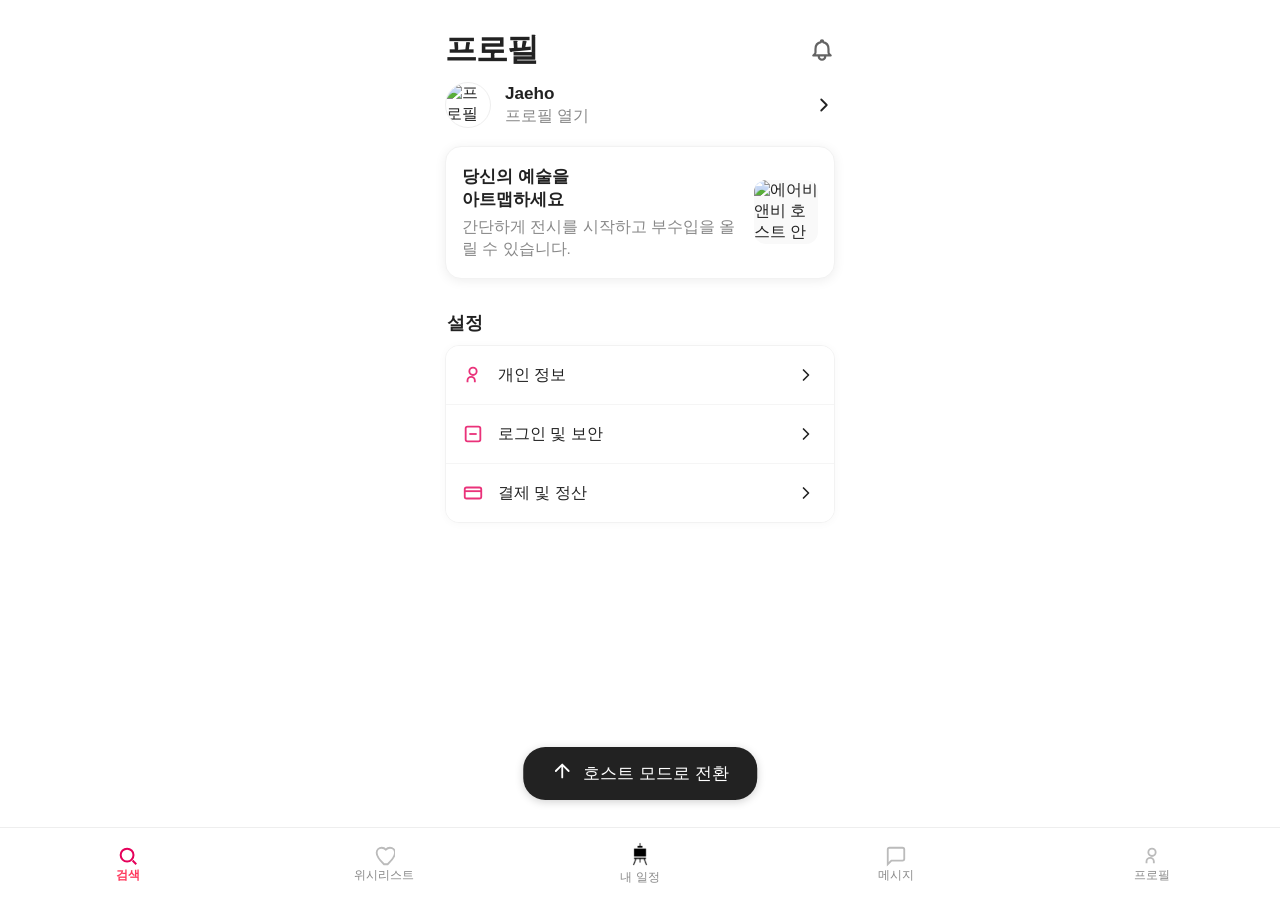
==== host.html @ 5d513ff2 "schedule" ====
<!DOCTYPE html>
<html lang="ko">
<head>
  <meta charset="UTF-8">
  <title>Art Map</title>
  <link rel="icon" href="image/pavicon.png" type="image/png">
  <meta name="viewport" content="width=device-width, initial-scale=1">
  <link rel="stylesheet" href="style.css">
  <style>
    body {
      margin: 0;
      background: #fff;
      color: #222;
      font-family: 'Apple SD Gothic Neo', 'Malgun Gothic', Arial, sans-serif;
    }
    .profile-container {
      max-width: 430px;
      margin: 0 auto;
      padding: 0 0 90px 0;
      min-height: 100vh;
      background: #fff;
      box-sizing: border-box;
    }
    .profile-header {
      display: flex;
      align-items: center;
      justify-content: space-between;
      padding: 28px 20px 10px 20px;
    }
    .profile-title {
      font-size: 2rem;
      font-weight: bold;
      letter-spacing: -1px;
    }
    .profile-bell {
      width: 26px;
      height: 26px;
      stroke: #222;
      opacity: 0.7;
    }
    .profile-main {
      padding: 0 20px;
    }
    .profile-user-row {
      display: flex;
      align-items: center;
      justify-content: space-between;
      margin-bottom: 18px;
    }
    .profile-user {
      display: flex;
      align-items: center;
      gap: 14px;
    }
    .profile-user-img {
      width: 44px;
      height: 44px;
      border-radius: 50%;
      object-fit: cover;
      border: 1px solid #eee;
    }
    .profile-user-info {
      display: flex;
      flex-direction: column;
      gap: 2px;
    }
    .profile-user-name {
      font-size: 1.07rem;
      font-weight: bold;
    }
    .profile-user-link {
      font-size: 0.97rem;
      color: #888;
      font-weight: 400;
    }
    .profile-arrow {
      width: 22px;
      height: 22px;
      stroke: #bbb;
    }
    .profile-host-card {
      background: #fff;
      border-radius: 16px;
      box-shadow: 0 2px 12px rgba(0,0,0,0.07);
      border: 1.5px solid #f2f2f2;
      padding: 18px 16px 18px 16px;
      display: flex;
      align-items: center;
      margin-bottom: 32px;
      gap: 18px;
    }
    .host-card-img {
      width: 64px;
      height: 64px;
      border-radius: 12px;
      object-fit: cover;
      background: #f9f9f9;
      flex-shrink: 0;
    }
    .host-card-texts {
      flex: 1;
      min-width: 0;
    }
    .host-card-title {
      font-size: 1.09rem;
      font-weight: bold;
      margin-bottom: 6px;
      line-height: 1.3;
    }
    .host-card-desc {
      font-size: 0.97rem;
      color: #888;
      line-height: 1.4;
    }
    .profile-section-title {
      font-size: 1.1rem;
      font-weight: bold;
      margin: 0 0 10px 0;
      padding-left: 2px;
    }
    .profile-setting-list {
      background: #fff;
      border-radius: 14px;
      box-shadow: 0 1px 8px rgba(0,0,0,0.03);
      border: 1.5px solid #f2f2f2;
      overflow: hidden;
    }
    .profile-setting-item {
      display: flex;
      align-items: center;
      justify-content: space-between;
      padding: 18px 18px 18px 16px;
      border-bottom: 1px solid #f5f5f5;
      font-size: 1.01rem;
      color: #222;
      background: #fff;
      cursor: pointer;
      transition: background 0.15s;
    }
    .profile-setting-item:last-child {
      border-bottom: none;
    }
    .profile-setting-left {
      display: flex;
      align-items: center;
      gap: 14px;
    }
    .profile-setting-icon {
      width: 22px;
      height: 22px;
      color: #e5005a;
      opacity: 0.8;
    }
    .profile-setting-arrow {
      width: 20px;
      height: 20px;
      stroke: #bbb;
    }
    /* 호스트 모드 전환 토스트 */
    .host-toast {
      position: fixed;
      left: 50%;
      bottom: 100px;
      transform: translateX(-50%);
      background: #222;
      color: #fff;
      border-radius: 22px;
      padding: 13px 28px;
      font-size: 1.07rem;
      font-weight: 500;
      box-shadow: 0 2px 8px rgba(0,0,0,0.18);
      z-index: 9999;
      display: flex;
      align-items: center;
      gap: 10px;
      animation: fadeInOut 2.5s;
    }
    @keyframes fadeInOut {
      0% { opacity: 0; }
      10% { opacity: 1; }
      90% { opacity: 1; }
      100% { opacity: 0; }
    }   
    
  </style>
</head>
<body>
  <div class="profile-container">
    <!-- 상단 헤더 -->
    <div class="profile-header">
      <span class="profile-title">프로필</span>
      <svg class="profile-bell" viewBox="0 0 24 24" fill="none" stroke-width="2">
        <path d="M15 17h5l-1.405-1.405A2.032 2.032 0 0 1 18 14.158V11c0-3.07-1.64-5.64-5-6.32V4a1 1 0 0 0-2 0v.68C7.64 5.36 6 7.929 6 11v3.159c0 .538-.214 1.055-.595 1.436L4 17h5m6 0v1a3 3 0 1 1-6 0v-1m6 0H9" stroke="currentColor" stroke-linecap="round" stroke-linejoin="round"/>
      </svg>
    </div>
    <div class="profile-main">
      <!-- 프로필 정보 -->
      <div class="profile-user-row">
        <div class="profile-user">
          <img class="profile-user-img" src="https://randomuser.me/api/portraits/men/32.jpg" alt="프로필 이미지">
          <div class="profile-user-info">
            <span class="profile-user-name">Jaeho</span>
            <span class="profile-user-link">프로필 열기</span>
          </div>
        </div>
        <svg class="profile-arrow" viewBox="0 0 24 24" fill="none">
          <path d="M9 6l6 6-6 6" stroke="currentColor" stroke-width="2" stroke-linecap="round" stroke-linejoin="round"/>
        </svg>
      </div>
      <!-- 호스팅 안내 카드 -->
      <div class="profile-host-card">
        <div class="host-card-texts">
          <div class="host-card-title">당신의 예술을<br>아트맵하세요</div>
          <div class="host-card-desc">간단하게 전시를 시작하고 부수입을 올릴 수 있습니다.</div>
        </div>
        <img class="host-card-img" src="https://cdn-icons-png.flaticon.com/512/235/235861.png" alt="에어비앤비 호스트 안내">
      </div>
      <!-- 설정 섹션 -->
      <div class="profile-section-title">설정</div>
      <div class="profile-setting-list">
        <div class="profile-setting-item">
          <div class="profile-setting-left">
            <svg class="profile-setting-icon" viewBox="0 0 24 24" fill="none">
              <circle cx="12" cy="8" r="4" stroke="#e5005a" stroke-width="2"/>
              <path d="M6 20v-2a4 4 0 0 1 8 0v2" stroke="#e5005a" stroke-width="2"/>
            </svg>
            개인 정보
          </div>
          <svg class="profile-setting-arrow" viewBox="0 0 24 24" fill="none">
            <path d="M9 6l6 6-6 6" stroke="currentColor" stroke-width="2" stroke-linecap="round" stroke-linejoin="round"/>
          </svg>
        </div>
        <div class="profile-setting-item">
          <div class="profile-setting-left">
            <svg class="profile-setting-icon" viewBox="0 0 24 24" fill="none">
              <rect x="4" y="4" width="16" height="16" rx="2" stroke="#e5005a" stroke-width="2"/>
              <path d="M8 12h8" stroke="#e5005a" stroke-width="2"/>
            </svg>
            로그인 및 보안
          </div>
          <svg class="profile-setting-arrow" viewBox="0 0 24 24" fill="none">
            <path d="M9 6l6 6-6 6" stroke="currentColor" stroke-width="2" stroke-linecap="round" stroke-linejoin="round"/>
          </svg>
        </div>
        <div class="profile-setting-item">
          <div class="profile-setting-left">
            <svg class="profile-setting-icon" viewBox="0 0 24 24" fill="none">
              <rect x="3" y="6" width="18" height="12" rx="2" stroke="#e5005a" stroke-width="2"/>
              <path d="M3 10h18" stroke="#e5005a" stroke-width="2"/>
            </svg>
            결제 및 정산
          </div>
          <svg class="profile-setting-arrow" viewBox="0 0 24 24" fill="none">
            <path d="M9 6l6 6-6 6" stroke="currentColor" stroke-width="2" stroke-linecap="round" stroke-linejoin="round"/>
          </svg>
        </div>
      </div>
    </div>
    <!-- 호스트 모드 전환 토스트 -->
    <a href = "host.html">
    <div class="host-toast">
      <svg width="22" height="22" viewBox="0 0 24 24" fill="none">
        <path d="M12 19V5M5 12l7-7 7 7" stroke="#fff" stroke-width="2" stroke-linecap="round" stroke-linejoin="round"/>
      </svg>
    </a>
      호스트 모드로 전환
    </div>
  </div>
  <!-- 하단 네비게이션 (기존 코드 그대로) -->
  <div class="bottom-nav">
    <a href="index.html" class="nav-item selected">
      <svg width="24" height="24" fill="none" stroke="#e5005a" stroke-width="2.2" viewBox="0 0 24 24">
        <circle cx="11" cy="11" r="7"/>
        <line x1="17" y1="17" x2="21" y2="21"/>
      </svg>
      <span>검색</span>
    </a>
    <a href="#" class="nav-item">
      <svg width="24" height="24" fill="none" stroke="#bbb" stroke-width="2" viewBox="0 0 24 24">
        <path d="M12 21C12 21 4 13.5 4 8.5C4 5.42 6.42 3 9.5 3C11.24 3 12.91 3.81 14 5.08C15.09 3.81 16.76 3 18.5 3C21.58 3 24 5.42 24 8.5C24 13.5 16 21 16 21H12Z"/>
      </svg>
      <span>위시리스트</span>
    </a>
    <a href="schedule.html" class="nav-item">
      <img src="image/geonsi.png" alt="내 일정" width="24" height="24" style="margin-bottom:3px;">
      <span>내 일정</span>
    </a>
    <a href="#" class="nav-item">
      <svg width="24" height="24" fill="none" stroke="#bbb" stroke-width="2" viewBox="0 0 24 24">
        <path d="M21 15a2 2 0 0 1-2 2H7l-4 4V5a2 2 0 0 1 2-2h14a2 2 0 0 1 2 2z"/>
      </svg>
      <span>메시지</span>
    </a>
    <a href="#" class="nav-item">
      <svg width="24" height="24" fill="none" stroke="#bbb" stroke-width="2" viewBox="0 0 24 24">
        <circle cx="12" cy="8" r="4"/>
        <path d="M6 20v-2a4 4 0 0 1 8 0v2"/>
      </svg>
      <span>프로필</span>
    </a>
  </div>
  </div>
</body>
</html>
---- style.css ----
:root {
    --main: #FF385C;
    --gray: #F7F7F7;
    --border: #E0E0E0;
    --text: #222;
    --subtext: #717171;
    --nav: #fff;
  }
  a,
a:visited {
  color: inherit;         /* 또는 원하는 색상 */
  text-decoration: none;  /* 밑줄 제거 */
}
  body {
    margin: 0;
    background: var(--gray);
    font-family: 'Noto Sans KR', Arial, sans-serif;
    color: var(--text);
  }
  .search-bar {
    position: sticky;
    top: 0;
    z-index: 10;
    background: var(--gray);
    padding: 16px 0 8px 0;
    display: flex;
    justify-content: center;
    align-items: center;
  }
  .search-box {
    background: #fff;
    border-radius: 32px;
    box-shadow: 0 2px 8px rgba(0,0,0,0.10);
    width: 90vw;
    max-width: 400px;
    height: 44px;
    display: flex;
    align-items: center;
    padding: 0 18px;
    font-size: 1rem;
    color: var(--subtext);
    border: none;
  }
  .search-menu-btn {
    background: none;
    border: none;
    margin-left: -36px;
    z-index: 2;
    cursor: pointer;
    padding: 0;
    display: flex;
    align-items: center;
  }
  .category-tabs {
    display: flex;
    overflow-x: auto;
    background: #fff;
    border-bottom: 1px solid var(--border);
    padding: 0 0 0 8px;
    gap: 18px;
    font-size: 0.95rem;
  }
  .category-tab {
    display: flex;
    flex-direction: column;
    align-items: center;
    padding: 10px 8px 4px 8px;
    cursor: pointer;
    color: var(--subtext);
    border-bottom: 2px solid transparent;
    min-width: 60px;
    flex: 0 0 auto;
  }
  .category-tab.selected {
    color: var(--main);
    font-weight: bold;
    border-bottom: 2.5px solid var(--main);
    background: #fff;
  }
  .category-tab svg {
    margin-bottom: 2px;
    width: 22px;
    height: 22px;
    display: block;
  }
  .room-list {
    padding: 12px 0 80px 0;
    display: flex;
    flex-direction: column;
    gap: 24px;
    max-width: 500px;
    margin: 0 auto;
  }
  .room-card {
    background: #fff;
    border-radius: 18px;
    box-shadow: 0 2px 8px rgba(0,0,0,0.06);
    overflow: hidden;
    margin: 0 8px;
  }
  .room-img-wrap {
    position: relative;
    width: 100%;
    height: 220px;
    background: #eee;
    overflow: hidden;
  }
  .room-img {
    width: 100%;
    height: 100%;
    object-fit: cover;
    display: block;
  }
  .img-dots {
    position: absolute;
    left: 50%;
    bottom: 10px;
    transform: translateX(-50%);
    display: flex;
    gap: 4px;
  }
  .img-dot {
    width: 7px;
    height: 7px;
    border-radius: 50%;
    background: #fff;
    opacity: 0.7;
  }
  .img-dot.active {
    background: var(--main);
    opacity: 1;
  }
  .room-info {
    padding: 14px 16px 16px 16px;
  }
  .room-title {
    font-size: 1.05rem;
    font-weight: 500;
    margin-bottom: 2px;
    display: flex;
    align-items: center;
    gap: 6px;
  }
  .room-rating {
    margin-left: auto;
    color: #FFB400;
    font-size: 1rem;
    display: flex;
    align-items: center;
    gap: 2px;
  }
  .room-desc {
    color: var(--subtext);
    font-size: 0.97rem;
    margin-bottom: 2px;
  }
  .room-date {
    color: var(--subtext);
    font-size: 0.93rem;
    margin-bottom: 2px;
  }
  .room-price {
    font-weight: bold;
    font-size: 1.08rem;
    margin-top: 2px;
  }
  .bottom-nav {
    position: fixed;
    bottom: 0;
    left: 0;
    width: 100%;
    display: flex;
    justify-content: space-around;
    align-items: center;
    background-color: white;
    border-top: 1px solid #eee;
    padding: 8px 0;
    z-index: 1000;
  }
  
  .nav-item {
    flex: 1;
    display: flex;
    flex-direction: column;
    align-items: center;
    justify-content: center;
    text-align: center;
    font-size: 12px;
    color: #888;
    padding: 6px 0;
  }
  
  .nav-item.selected {
    color: var(--main);
    font-weight: bold;
  }
  .nav-item svg {
    width: 22px;
    height: 22px;
    display: block;
  }
  .map-fab {
    position: fixed;
    left: 50%;
    transform: translateX(-50%);
    bottom: 90px;
    z-index: 30;
    background: #222;
    color: #fff;
    border-radius: 24px;
    box-shadow: 0 2px 8px rgba(0,0,0,0.18);
    padding: 10px 26px;
    font-size: 1.08rem;
    font-weight: 500;
    display: flex;
    align-items: center;
    gap: 8px;
    border: none;
    cursor: pointer;
    transition: background 0.15s;
  }
  .map-fab:hover {
    background: #444;
  }
  .map-fab svg {
    width: 20px;
    height: 20px;
    display: block;
  }
  ::-webkit-scrollbar { display: none; }
  @media (max-width: 400px) {
    .room-img-wrap { height: 160px; }
  }
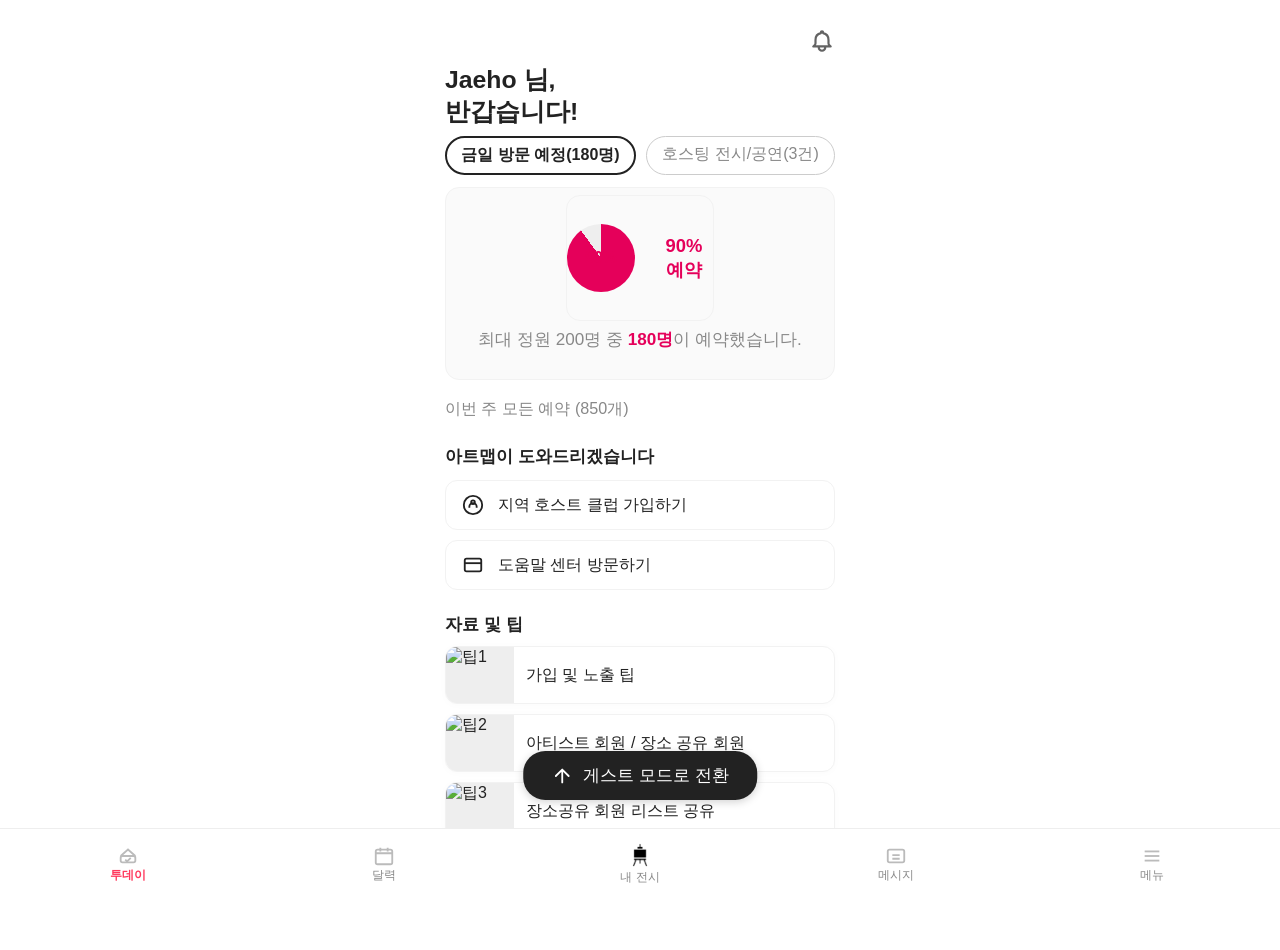
==== commit 6ed0d23e: "to edit" ====
--- a/host.html
+++ b/host.html
@@ -6,6 +6,7 @@
   <link rel="icon" href="image/pavicon.png" type="image/png">
   <meta name="viewport" content="width=device-width, initial-scale=1">
   <link rel="stylesheet" href="style.css">
+
   <style>
     body {
       margin: 0;
@@ -13,12 +14,11 @@
       color: #222;
       font-family: 'Apple SD Gothic Neo', 'Malgun Gothic', Arial, sans-serif;
     }
-    .profile-container {
+    .container {
       max-width: 430px;
       margin: 0 auto;
-      padding: 0 0 90px 0;
+      padding: 0 0 80px 0;
       min-height: 100vh;
-      background: #fff;
       box-sizing: border-box;
     }
     .profile-header {
@@ -31,6 +31,7 @@
       font-size: 2rem;
       font-weight: bold;
       letter-spacing: -1px;
+      line-height: 1.2;
     }
     .profile-bell {
       width: 26px;
@@ -38,123 +39,126 @@
       stroke: #222;
       opacity: 0.7;
     }
-    .profile-main {
+    .greeting {
+      padding: 0 20px 8px 20px;
+      font-size: 1.55rem;
+      font-weight: bold;
+      line-height: 1.3;
+    }
+    .section {
       padding: 0 20px;
     }
-    .profile-user-row {
+    .reservation-tabs {
+      display: flex;
+      gap: 10px;
+      margin-bottom: 12px;
+    }
+    .reservation-tab {
+      flex: 1;
+      padding: 7px 0;
+      border: 1px solid #ccc;
+      border-radius: 20px;
+      background: #fff;
+      font-size: 1rem;
+      color: #888;
+      text-align: center;
+      cursor: pointer;
+      font-weight: 500;
+      transition: border 0.2s, color 0.2s;
+    }
+    .reservation-tab.active {
+      border: 2px solid #222;
+      color: #222;
+      font-weight: bold;
+    }
+    .reservation-card {
+      background: #fafafa;
+      border-radius: 14px;
+      border: 1.5px solid #f2f2f2;
+      padding: 38px 0 34px 0;
+      text-align: center;
+      margin-bottom: 18px;
+    }
+    .reservation-card svg {
+      width: 38px;
+      height: 38px;
+      margin-bottom: 10px;
+      color: #bbb;
+      opacity: 0.8;
+    }
+    .reservation-card-text {
+      color: #888;
+      font-size: 1.07rem;
+      margin-top: 2px;
+    }
+    .all-reserv {
+      font-size: 1.01rem;
+      margin: 18px 0 18px 0;
+      color: #888;
+      font-weight: 500;
+    }
+    .help-section-title {
+      font-size: 1.09rem;
+      font-weight: bold;
+      margin: 24px 0 12px 0;
+    }
+    .help-list {
+      display: flex;
+      flex-direction: column;
+      gap: 10px;
+      margin-bottom: 20px;
+    }
+    .help-item {
       display: flex;
       align-items: center;
-      justify-content: space-between;
-      margin-bottom: 18px;
-    }
-    .profile-user {
-      display: flex;
-      align-items: center;
+      background: #fff;
+      border: 1.5px solid #f2f2f2;
+      border-radius: 12px;
+      padding: 13px 16px;
+      font-size: 1.01rem;
       gap: 14px;
     }
-    .profile-user-img {
-      width: 44px;
-      height: 44px;
-      border-radius: 50%;
-      object-fit: cover;
-      border: 1px solid #eee;
-    }
-    .profile-user-info {
-      display: flex;
-      flex-direction: column;
-      gap: 2px;
-    }
-    .profile-user-name {
-      font-size: 1.07rem;
-      font-weight: bold;
-    }
-    .profile-user-link {
-      font-size: 0.97rem;
-      color: #888;
-      font-weight: 400;
-    }
-    .profile-arrow {
+    .help-item svg {
       width: 22px;
       height: 22px;
-      stroke: #bbb;
-    }
-    .profile-host-card {
+      color: #222;
+      flex-shrink: 0;
+    }
+    .tips-section-title {
+      font-size: 1.09rem;
+      font-weight: bold;
+      margin: 22px 0 10px 0;
+    }
+    .tips-list {
+      display: flex;
+      flex-direction: column;
+      gap: 10px;
+      margin-bottom: 30px;
+    }
+    .tip-card {
+      display: flex;
+      align-items: center;
       background: #fff;
-      border-radius: 16px;
-      box-shadow: 0 2px 12px rgba(0,0,0,0.07);
       border: 1.5px solid #f2f2f2;
-      padding: 18px 16px 18px 16px;
-      display: flex;
-      align-items: center;
-      margin-bottom: 32px;
-      gap: 18px;
-    }
-    .host-card-img {
-      width: 64px;
-      height: 64px;
       border-radius: 12px;
+      overflow: hidden;
+      box-shadow: 0 1px 8px rgba(0,0,0,0.02);
+    }
+    .tip-img {
+      width: 68px;
+      height: 56px;
       object-fit: cover;
-      background: #f9f9f9;
+      background: #eee;
       flex-shrink: 0;
     }
-    .host-card-texts {
-      flex: 1;
-      min-width: 0;
-    }
-    .host-card-title {
-      font-size: 1.09rem;
-      font-weight: bold;
-      margin-bottom: 6px;
-      line-height: 1.3;
-    }
-    .host-card-desc {
-      font-size: 0.97rem;
-      color: #888;
-      line-height: 1.4;
-    }
-    .profile-section-title {
-      font-size: 1.1rem;
-      font-weight: bold;
-      margin: 0 0 10px 0;
-      padding-left: 2px;
-    }
-    .profile-setting-list {
-      background: #fff;
-      border-radius: 14px;
-      box-shadow: 0 1px 8px rgba(0,0,0,0.03);
-      border: 1.5px solid #f2f2f2;
+    .tip-info {
+      padding: 0 12px;
+      font-size: 1rem;
+      color: #222;
+      font-weight: 500;
+      white-space: nowrap;
       overflow: hidden;
-    }
-    .profile-setting-item {
-      display: flex;
-      align-items: center;
-      justify-content: space-between;
-      padding: 18px 18px 18px 16px;
-      border-bottom: 1px solid #f5f5f5;
-      font-size: 1.01rem;
-      color: #222;
-      background: #fff;
-      cursor: pointer;
-      transition: background 0.15s;
-    }
-    .profile-setting-item:last-child {
-      border-bottom: none;
-    }
-    .profile-setting-left {
-      display: flex;
-      align-items: center;
-      gap: 14px;
-    }
-    .profile-setting-icon {
-      width: 22px;
-      height: 22px;
-      color: #e5005a;
-      opacity: 0.8;
-    }
-    .profile-setting-arrow {
-      width: 20px;
-      height: 20px;
-      stroke: #bbb;
+      text-overflow: ellipsis;
     }
     /* 호스트 모드 전환 토스트 */
     .host-toast {
@@ -185,120 +189,132 @@
   </style>
 </head>
 <body>
-  <div class="profile-container">
+  <div class="container">
     <!-- 상단 헤더 -->
     <div class="profile-header">
-      <span class="profile-title">프로필</span>
+      <span class="profile-title"></span>
       <svg class="profile-bell" viewBox="0 0 24 24" fill="none" stroke-width="2">
         <path d="M15 17h5l-1.405-1.405A2.032 2.032 0 0 1 18 14.158V11c0-3.07-1.64-5.64-5-6.32V4a1 1 0 0 0-2 0v.68C7.64 5.36 6 7.929 6 11v3.159c0 .538-.214 1.055-.595 1.436L4 17h5m6 0v1a3 3 0 1 1-6 0v-1m6 0H9" stroke="currentColor" stroke-linecap="round" stroke-linejoin="round"/>
       </svg>
     </div>
-    <div class="profile-main">
-      <!-- 프로필 정보 -->
-      <div class="profile-user-row">
-        <div class="profile-user">
-          <img class="profile-user-img" src="https://randomuser.me/api/portraits/men/32.jpg" alt="프로필 이미지">
-          <div class="profile-user-info">
-            <span class="profile-user-name">Jaeho</span>
-            <span class="profile-user-link">프로필 열기</span>
-          </div>
-        </div>
-        <svg class="profile-arrow" viewBox="0 0 24 24" fill="none">
-          <path d="M9 6l6 6-6 6" stroke="currentColor" stroke-width="2" stroke-linecap="round" stroke-linejoin="round"/>
-        </svg>
+    <div class="greeting">Jaeho 님,<br>반갑습니다!</div>
+    <div class="section">
+      <div class="reservation-tabs">
+        <div class="reservation-tab active">금일 방문 예정(180명)</div>
+        <div class="reservation-tab">호스팅 전시/공연(3건)</div>
       </div>
-      <!-- 호스팅 안내 카드 -->
-      <div class="profile-host-card">
-        <div class="host-card-texts">
-          <div class="host-card-title">당신의 예술을<br>아트맵하세요</div>
-          <div class="host-card-desc">간단하게 전시를 시작하고 부수입을 올릴 수 있습니다.</div>
-        </div>
-        <img class="host-card-img" src="https://cdn-icons-png.flaticon.com/512/235/235861.png" alt="에어비앤비 호스트 안내">
+      
+      <!-- 예약 현황 원형 그래프 -->
+<div class="reservation-card" style="background:#fafafa; border-radius:14px; border:1.5px solid #f2f2f2; padding:34px 0 28px 0; text-align:center; margin-bottom:18px;">
+  <div style="display:inline-block; position:relative; width:90px; height:90px; margin-bottom:10px;">
+    <svg width="90" height="90">      
+        stroke-dasharray="251.2"
+        stroke-dashoffset="25.12"
+        stroke-linecap="round"
+        style="transition:stroke-dashoffset 0.5s;"
+        transform="rotate(-90 45 45)"
+      />
+    </svg>
+    <div style="position:absolute; left:0; top:0; width:90px; height:90px; display:flex; flex-direction:column; align-items:center; justify-content:center;">      
+      <div class="reservation-card" style="display:flex; align-items:center; justify-content:center; gap:20px; background:#fafafa; border-radius:14px; border:1.5px solid #f2f2f2; padding:28px 0; text-align:center; margin-bottom:18px;">
+        <!-- 왼쪽: 원형 파이그래프 -->
+        <div class="pie-chart" style="--p:90;">
+          <span class="pie-label">90%</span>
+        </div>
+        <!-- 오른쪽: 텍스트 -->
+        <div style="font-size:1.15rem; color:#e5005a; font-weight:bold;">90% 예약</div>
       </div>
-      <!-- 설정 섹션 -->
-      <div class="profile-section-title">설정</div>
-      <div class="profile-setting-list">
-        <div class="profile-setting-item">
-          <div class="profile-setting-left">
-            <svg class="profile-setting-icon" viewBox="0 0 24 24" fill="none">
-              <circle cx="12" cy="8" r="4" stroke="#e5005a" stroke-width="2"/>
-              <path d="M6 20v-2a4 4 0 0 1 8 0v2" stroke="#e5005a" stroke-width="2"/>
-            </svg>
-            개인 정보
-          </div>
-          <svg class="profile-setting-arrow" viewBox="0 0 24 24" fill="none">
-            <path d="M9 6l6 6-6 6" stroke="currentColor" stroke-width="2" stroke-linecap="round" stroke-linejoin="round"/>
+    </div>
+  </div>
+  <div class="reservation-card-text" style="color:#888; font-size:1.07rem; margin-top:6px;">
+    최대 정원 200명 중 <span style="color:#e5005a; font-weight:bold;">180명</span>이 예약했습니다.
+  </div>
+</div>
+      
+      
+      <div class="all-reserv">이번 주 모든 예약 (850개)</div>
+      <div class="help-section-title">아트맵이 도와드리겠습니다</div>
+      <div class="help-list">
+        <div class="help-item">
+          <svg viewBox="0 0 24 24" fill="none">
+            <circle cx="12" cy="12" r="10" stroke="#222" stroke-width="2"/>
+            <path d="M8 15v-1a4 4 0 0 1 8 0v1" stroke="#222" stroke-width="2"/>
+            <circle cx="12" cy="9" r="2" stroke="#222" stroke-width="2"/>
           </svg>
-        </div>
-        <div class="profile-setting-item">
-          <div class="profile-setting-left">
-            <svg class="profile-setting-icon" viewBox="0 0 24 24" fill="none">
-              <rect x="4" y="4" width="16" height="16" rx="2" stroke="#e5005a" stroke-width="2"/>
-              <path d="M8 12h8" stroke="#e5005a" stroke-width="2"/>
-            </svg>
-            로그인 및 보안
-          </div>
-          <svg class="profile-setting-arrow" viewBox="0 0 24 24" fill="none">
-            <path d="M9 6l6 6-6 6" stroke="currentColor" stroke-width="2" stroke-linecap="round" stroke-linejoin="round"/>
+          지역 호스트 클럽 가입하기
+        </div>
+        <div class="help-item">
+          <svg viewBox="0 0 24 24" fill="none">
+            <rect x="3" y="5" width="18" height="14" rx="2" stroke="#222" stroke-width="2"/>
+            <path d="M3 10h18" stroke="#222" stroke-width="2"/>
           </svg>
-        </div>
-        <div class="profile-setting-item">
-          <div class="profile-setting-left">
-            <svg class="profile-setting-icon" viewBox="0 0 24 24" fill="none">
-              <rect x="3" y="6" width="18" height="12" rx="2" stroke="#e5005a" stroke-width="2"/>
-              <path d="M3 10h18" stroke="#e5005a" stroke-width="2"/>
-            </svg>
-            결제 및 정산
-          </div>
-          <svg class="profile-setting-arrow" viewBox="0 0 24 24" fill="none">
-            <path d="M9 6l6 6-6 6" stroke="currentColor" stroke-width="2" stroke-linecap="round" stroke-linejoin="round"/>
-          </svg>
+          도움말 센터 방문하기
         </div>
       </div>
-    </div>
-    <!-- 호스트 모드 전환 토스트 -->
-    <a href = "host.html">
+      <div class="tips-section-title">자료 및 팁</div>
+      <div class="tips-list">
+        <div class="tip-card">
+          <img class="tip-img" src="https://randomuser.me/api/portraits/men/12.jpg" alt="팁1">
+          <div class="tip-info">가입 및 노출 팁</div>
+        </div>
+        <div class="tip-card">
+          <img class="tip-img" src="https://randomuser.me/api/portraits/women/34.jpg" alt="팁2">
+          <div class="tip-info">아티스트 회원 / 장소 공유 회원</div>
+        </div>
+        <div class="tip-card">
+          <img class="tip-img" src="https://randomuser.me/api/portraits/men/45.jpg" alt="팁3">
+          <div class="tip-info">장소공유 회원 리스트 공유</div>
+        </div>
+      </div>
+    </div>
+  </div>
+  <!-- 하단 네비게이션 -->
+  <nav class="bottom-nav">
+<!-- 홈(체크) 아이콘 -->
+  <a href="host.html" class="nav-item selected">
+<svg width="24" height="24" fill="none" stroke="#bbb" stroke-width="2" viewBox="0 0 24 24">
+  <path d="M4 12L12 5l8 7" />
+  <rect x="4" y="12" width="16" height="7" rx="2" />
+  <path d="M9 16l2 2 4-4" />
+</svg>
+      <span>투데이</span>
+    </a>
+    <a href="calendar.html" class="nav-item">
+      <svg width="24" height="24" fill="none" stroke="#bbb" stroke-width="2" viewBox="0 0 24 24">
+        <rect x="3" y="5" width="18" height="16" rx="2"/>
+        <path d="M16 3v4M8 3v4M3 9h18"/>
+      </svg>
+      <span>달력</span>
+    </a>
+    <a href="my_art.html" class="nav-item">
+      <img src="image/geonsi.png" alt="내 일정" width="24" height="24" style="margin-bottom:2px;">
+      <span>내 전시</span>
+    </a>
+    <a href="#" class="nav-item">
+      <svg width="24" height="24" fill="none" stroke="#bbb" stroke-width="2" viewBox="0 0 24 24">
+        <rect x="3" y="5" width="18" height="14" rx="2"/>
+        <path d="M8 15h8M8 11h8"/>
+      </svg>
+      <span>메시지</span>
+    </a>
+    <a href="#" class="nav-item">
+      <svg width="24" height="24" fill="none" stroke="#bbb" stroke-width="2" viewBox="0 0 24 24">
+        <line x1="4" y1="7" x2="20" y2="7"/>
+        <line x1="4" y1="12" x2="20" y2="12"/>
+        <line x1="4" y1="17" x2="20" y2="17"/>
+      </svg>
+      <span>메뉴</span>
+    </a>
+  </nav>
+  <!-- 호스트 모드 전환 토스트 -->
+  <a href = "profile.html">
     <div class="host-toast">
       <svg width="22" height="22" viewBox="0 0 24 24" fill="none">
         <path d="M12 19V5M5 12l7-7 7 7" stroke="#fff" stroke-width="2" stroke-linecap="round" stroke-linejoin="round"/>
-      </svg>
-    </a>
-      호스트 모드로 전환
-    </div>
-  </div>
-  <!-- 하단 네비게이션 (기존 코드 그대로) -->
-  <div class="bottom-nav">
-    <a href="index.html" class="nav-item selected">
-      <svg width="24" height="24" fill="none" stroke="#e5005a" stroke-width="2.2" viewBox="0 0 24 24">
-        <circle cx="11" cy="11" r="7"/>
-        <line x1="17" y1="17" x2="21" y2="21"/>
-      </svg>
-      <span>검색</span>
-    </a>
-    <a href="#" class="nav-item">
-      <svg width="24" height="24" fill="none" stroke="#bbb" stroke-width="2" viewBox="0 0 24 24">
-        <path d="M12 21C12 21 4 13.5 4 8.5C4 5.42 6.42 3 9.5 3C11.24 3 12.91 3.81 14 5.08C15.09 3.81 16.76 3 18.5 3C21.58 3 24 5.42 24 8.5C24 13.5 16 21 16 21H12Z"/>
-      </svg>
-      <span>위시리스트</span>
-    </a>
-    <a href="schedule.html" class="nav-item">
-      <img src="image/geonsi.png" alt="내 일정" width="24" height="24" style="margin-bottom:3px;">
-      <span>내 일정</span>
-    </a>
-    <a href="#" class="nav-item">
-      <svg width="24" height="24" fill="none" stroke="#bbb" stroke-width="2" viewBox="0 0 24 24">
-        <path d="M21 15a2 2 0 0 1-2 2H7l-4 4V5a2 2 0 0 1 2-2h14a2 2 0 0 1 2 2z"/>
-      </svg>
-      <span>메시지</span>
-    </a>
-    <a href="#" class="nav-item">
-      <svg width="24" height="24" fill="none" stroke="#bbb" stroke-width="2" viewBox="0 0 24 24">
-        <circle cx="12" cy="8" r="4"/>
-        <path d="M6 20v-2a4 4 0 0 1 8 0v2"/>
-      </svg>
-      <span>프로필</span>
-    </a>
-  </div>
-  </div>
+      </svg>  
+      게스트 모드로 전환
+    </div>
+  </a>
+    </div>
 </body>
 </html>
--- a/style.css
+++ b/style.css
@@ -5,6 +5,28 @@
     --text: #222;
     --subtext: #717171;
     --nav: #fff;
+  }
+  .pie-chart {
+    --w: 90px;
+    --p: 90; /* 예약 퍼센트 */
+    width: var(--w);
+    aspect-ratio: 1;
+    border-radius: 50%;
+    background:
+      conic-gradient(#e5005a calc(var(--p)*1%), #eee 0 100%);
+    display: flex;
+    align-items: center;
+    justify-content: center;
+    position: relative;
+  }
+  .pie-label {
+    position: absolute;
+    left: 50%; top: 50%;
+    transform: translate(-50%,-50%);
+    font-size: 1.07rem;
+    color: #e5005a;
+    font-weight: bold;
+    letter-spacing: -1px;
   }
   a,
 a:visited {
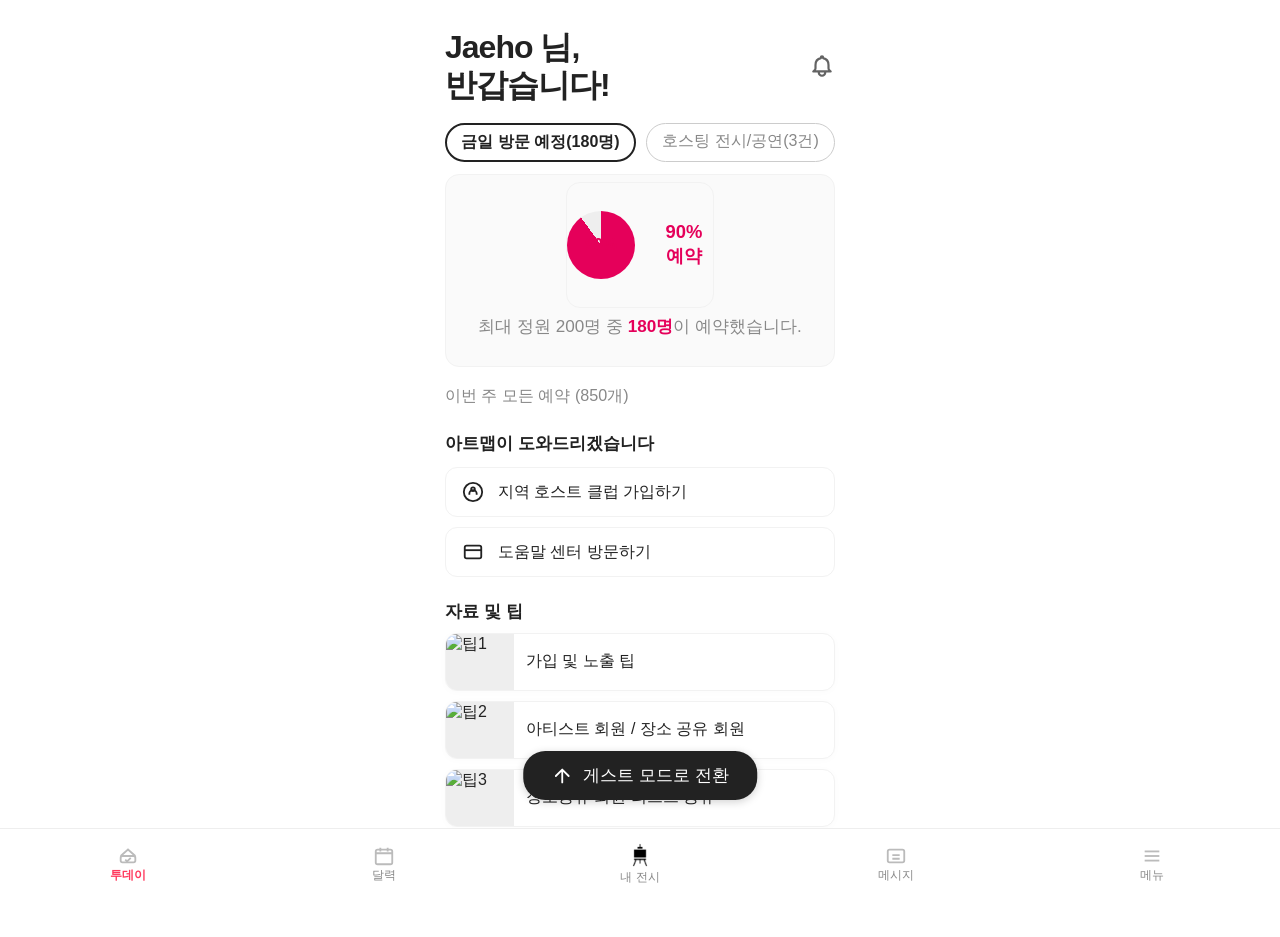
==== commit 419af5a5: "0421" ====
--- a/host.html
+++ b/host.html
@@ -192,12 +192,12 @@
   <div class="container">
     <!-- 상단 헤더 -->
     <div class="profile-header">
-      <span class="profile-title"></span>
+      <span class="profile-title">Jaeho 님,<br>반갑습니다!</span>
       <svg class="profile-bell" viewBox="0 0 24 24" fill="none" stroke-width="2">
         <path d="M15 17h5l-1.405-1.405A2.032 2.032 0 0 1 18 14.158V11c0-3.07-1.64-5.64-5-6.32V4a1 1 0 0 0-2 0v.68C7.64 5.36 6 7.929 6 11v3.159c0 .538-.214 1.055-.595 1.436L4 17h5m6 0v1a3 3 0 1 1-6 0v-1m6 0H9" stroke="currentColor" stroke-linecap="round" stroke-linejoin="round"/>
       </svg>
     </div>
-    <div class="greeting">Jaeho 님,<br>반갑습니다!</div>
+    <div class="greeting"></div>
     <div class="section">
       <div class="reservation-tabs">
         <div class="reservation-tab active">금일 방문 예정(180명)</div>
@@ -306,7 +306,7 @@
       <span>메뉴</span>
     </a>
   </nav>
-  <!-- 호스트 모드 전환 토스트 -->
+  <!-- 게스트 모드 전환 토스트 -->
   <a href = "profile.html">
     <div class="host-toast">
       <svg width="22" height="22" viewBox="0 0 24 24" fill="none">
@@ -315,6 +315,6 @@
       게스트 모드로 전환
     </div>
   </a>
-    </div>
+  </div>
 </body>
 </html>
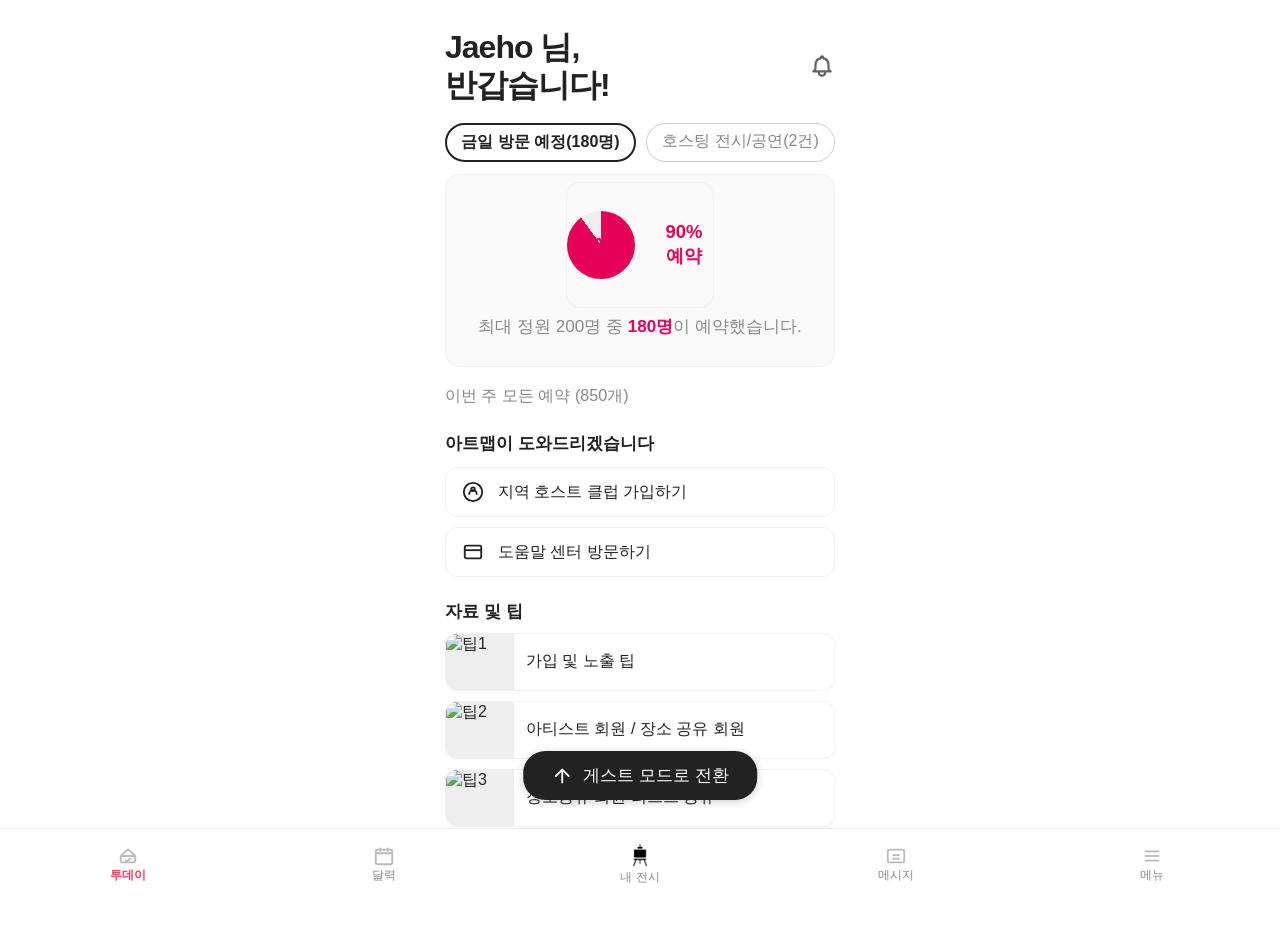
==== commit fc595092: "0421" ====
--- a/host.html
+++ b/host.html
@@ -201,7 +201,7 @@
     <div class="section">
       <div class="reservation-tabs">
         <div class="reservation-tab active">금일 방문 예정(180명)</div>
-        <div class="reservation-tab">호스팅 전시/공연(3건)</div>
+        <div class="reservation-tab">호스팅 전시/공연(2건)</div>
       </div>
       
       <!-- 예약 현황 원형 그래프 -->
